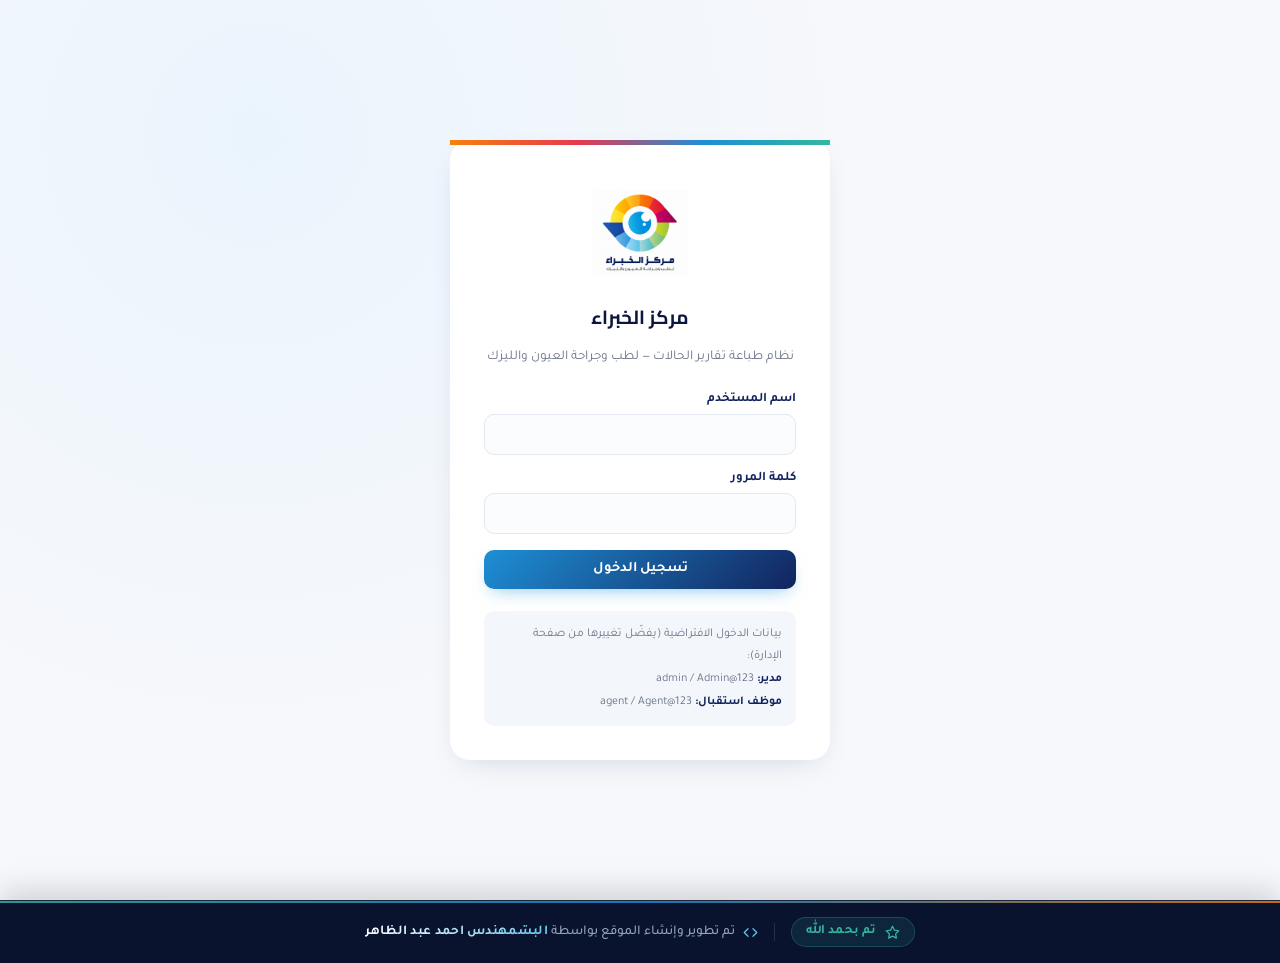
==== index.html @ b97d9a09 "Add files via upload" ====
<!DOCTYPE html>
<html lang="ar" dir="rtl">
<head>
<meta charset="UTF-8" />
<meta name="viewport" content="width=device-width, initial-scale=1.0" />
<title>تسجيل الدخول — مركز الخبراء</title>
<link rel="stylesheet" href="css/style.css" />
</head>
<body>

<div class="login-wrap">
  <div class="login-card">
    <img src="assets/logo.png" class="logo" alt="شعار المركز" />
    <h1>مركز الخبراء</h1>
    <p class="sub">نظام طباعة تقارير الحالات — لطب وجراحة العيون والليزك</p>

    <div class="error-msg" id="loginError">اسم المستخدم أو كلمة المرور غير صحيحة</div>

    <form id="loginForm">
      <div class="field">
        <label>اسم المستخدم</label>
        <input type="text" id="username" autocomplete="username" required />
      </div>
      <div class="field">
        <label>كلمة المرور</label>
        <input type="password" id="password" autocomplete="current-password" required />
      </div>
      <button type="submit" class="btn btn-primary btn-block">تسجيل الدخول</button>
    </form>

    <div class="hint-box">
      بيانات الدخول الافتراضية (يفضّل تغييرها من صفحة الإدارة):<br />
      <b>مدير:</b> admin / Admin@123<br />
      <b>موظف استقبال:</b> agent / Agent@123
    </div>
  </div>
</div>

<footer class="site-footer no-print-hidden-on-print">
  <div class="site-footer-inner">
    <div class="site-footer-badge">
      <svg class="footer-icon-svg" viewBox="0 0 24 24" fill="none" stroke="currentColor" stroke-width="2" stroke-linecap="round" stroke-linejoin="round">
        <path d="M12 2l3.09 6.26L22 9.27l-5 4.87 1.18 6.88L12 17.77l-6.18 3.25L7 14.14 2 9.27l6.91-1.01L12 2z"></path>
      </svg>
      <span>تم بحمد الله</span>
    </div>

    <div class="site-footer-divider"></div>

    <div class="site-footer-dev">
      <svg class="footer-icon-svg dev-icon" viewBox="0 0 24 24" fill="none" stroke="currentColor" stroke-width="2" stroke-linecap="round" stroke-linejoin="round">
        <polyline points="16 18 22 12 16 6"></polyline>
        <polyline points="8 6 2 12 8 18"></polyline>
      </svg>
      <span>تم تطوير وإنشاء الموقع بواسطة <strong class="dev-name">البشمهندس أحمد عبد الظاهر</strong></span>
    </div>
  </div>
</footer>

<script src="js/vendor/jquery.min.js"></script>
<script src="js/db.js"></script>
<script>
  // لو المستخدم مسجل دخوله بالفعل، حوّله مباشرة
  if (DB.Session.current()) {
    window.location.href = "print.html";
  }

  $("#loginForm").on("submit", function (e) {
    e.preventDefault();
    const username = $("#username").val().trim();
    const password = $("#password").val();
    const user = DB.Users.findByUsername(username);

    if (!user || user.password !== password) {
      $("#loginError").show();
      return;
    }
    $("#loginError").hide();
    DB.Session.login(user);
    window.location.href = "print.html";
  });
</script>
</body>
</html>
---- css/style.css ----
@import url("https://fonts.googleapis.com/css2?family=Cairo:wght@400;600;700;800&family=Tajawal:wght@400;500;700&display=swap");

:root {
  --navy: #12245e;
  --navy-deep: #0b1740;
  --blue: #1e8fd5;
  --blue-light: #63c4ee;
  --orange: #f5820c;
  --coral: #e8394f;
  --teal: #34b7a0;
  --paper: #f6f8fb;
  --card: #ffffff;
  --line: #e3e8f0;
  --text: #1b2340;
  --text-dim: #6b7488;
  --danger: #d23a4f;
  --radius: 14px;
  --shadow: 0 10px 30px -12px rgba(18, 36, 94, 0.18);
}

* {
  box-sizing: border-box;
}

html,
body {
  margin: 0;
  padding: 0;
}

body {
  font-family: "Tajawal", "Cairo", "Segoe UI", Tahoma, sans-serif;
  background: var(--paper);
  color: var(--text);
  direction: rtl;
  min-height: 100vh;
  display: flex;
  flex-direction: column;
}

h1,
h2,
h3,
h4 {
  font-family: "Cairo", "Tajawal", sans-serif;
  margin: 0 0 6px;
  color: var(--navy-deep);
}

a {
  color: inherit;
}

/* ---------------- Buttons ---------------- */
.btn {
  display: inline-flex;
  align-items: center;
  gap: 8px;
  border: none;
  border-radius: 10px;
  padding: 11px 20px;
  font-family: inherit;
  font-weight: 700;
  font-size: 14.5px;
  cursor: pointer;
  transition: transform 0.12s ease, box-shadow 0.12s ease, opacity 0.12s ease;
}

.btn:active {
  transform: translateY(1px) scale(0.99);
}

.btn-primary {
  background: linear-gradient(135deg, var(--blue) 0%, var(--navy) 100%);
  color: #fff;
  box-shadow: 0 8px 18px -8px rgba(30, 143, 213, 0.55);
}

.btn-primary:hover {
  opacity: 0.92;
}

.btn-outline {
  background: #fff;
  color: var(--navy);
  border: 1.5px solid var(--line);
}

.btn-outline:hover {
  border-color: var(--blue);
  color: var(--blue);
}

.btn-danger {
  background: #fdeef0;
  color: var(--danger);
}

.btn-danger:hover {
  background: #fadde1;
}

.btn-sm {
  padding: 7px 13px;
  font-size: 13px;
  border-radius: 8px;
}

.btn-block {
  width: 100%;
  justify-content: center;
}

/* ---------------- Login page ---------------- */
.login-wrap {
  min-height: 100vh;
  display: flex;
  align-items: center;
  justify-content: center;
  background: radial-gradient(circle at 20% 15%, #eaf4fd 0%, var(--paper) 45%),
    radial-gradient(circle at 85% 85%, #fff1e6 0%, transparent 45%);
  padding: 24px;
}

.login-card {
  width: 100%;
  max-width: 380px;
  background: var(--card);
  border-radius: 20px;
  box-shadow: var(--shadow);
  padding: 40px 34px 34px;
  text-align: center;
  border-top: 5px solid transparent;
  border-image: linear-gradient(90deg, var(--orange), var(--coral), var(--blue), var(--teal)) 1;
}

.login-card img.logo {
  width: 96px;
  height: 96px;
  object-fit: contain;
  margin-bottom: 10px;
}

.login-card h1 {
  font-size: 19px;
  margin-bottom: 2px;
}

.login-card p.sub {
  color: var(--text-dim);
  font-size: 13.5px;
  margin-bottom: 26px;
}

.field {
  text-align: right;
  margin-bottom: 16px;
}

.field label {
  display: block;
  font-size: 13px;
  font-weight: 700;
  color: var(--navy);
  margin-bottom: 6px;
}

.field input,
.field select,
.field textarea {
  width: 100%;
  padding: 11px 13px;
  border-radius: 10px;
  border: 1.5px solid var(--line);
  font-family: inherit;
  font-size: 14.5px;
  background: #fbfcfe;
  transition: border-color 0.12s;
}

.field input:focus,
.field select:focus,
.field textarea:focus {
  outline: none;
  border-color: var(--blue);
  background: #fff;
}

.error-msg {
  background: #fdeef0;
  color: var(--danger);
  border-radius: 8px;
  padding: 9px 12px;
  font-size: 13px;
  margin-bottom: 16px;
  display: none;
  text-align: right;
}

.hint-box {
  margin-top: 22px;
  background: #f3f7fc;
  border-radius: 10px;
  padding: 12px 14px;
  font-size: 12px;
  color: var(--text-dim);
  text-align: right;
  line-height: 1.9;
}

.hint-box b {
  color: var(--navy);
}

/* ---------------- App shell ---------------- */
.topbar {
  background: linear-gradient(90deg, var(--navy-deep), var(--navy));
  color: #fff;
  padding: 12px 26px;
  min-height: 60px;
  display: flex;
  align-items: center;
  justify-content: space-between;
  box-shadow: var(--shadow);
  position: sticky;
  top: 0;
  z-index: 20;
  flex-wrap: nowrap;
  gap: 16px;
}

.topbar-brand {
  display: flex;
  align-items: center;
  gap: 12px;
  flex: 1 1 auto;
  min-width: 0;
  overflow: hidden;
}

.topbar-brand img {
  width: 38px;
  height: 38px;
  object-fit: contain;
  background: #fff;
  border-radius: 8px;
  padding: 3px;
  flex-shrink: 0;
}

.topbar-clinic-name {
  font-family: "Cairo", sans-serif;
  font-weight: 700;
  font-size: 15px;
  white-space: nowrap;
  overflow: hidden;
  text-overflow: ellipsis;
  min-width: 0;
}

.topbar-nav {
  display: flex;
  align-items: center;
  gap: 4px;
  flex-shrink: 0;
}

.topbar-nav a {
  text-decoration: none;
  color: #cfe0f5;
  font-size: 13.5px;
  font-weight: 600;
  padding: 8px 14px;
  border-radius: 8px;
  white-space: nowrap;
}

.topbar-nav a.active,
.topbar-nav a:hover {
  background: rgba(255, 255, 255, 0.12);
  color: #fff;
}

.topbar-right {
  display: flex;
  align-items: center;
  gap: 10px;
  flex-shrink: 0;
}

.topbar-user-name {
  font-size: 13px;
  color: #cfe0f5;
  white-space: nowrap;
  max-width: 140px;
  overflow: hidden;
  text-overflow: ellipsis;
}

/* على الشاشات الصغيرة: تصغير padding الروابط */
@media (max-width: 900px) {
  .topbar {
    padding: 10px 14px;
    gap: 10px;
  }

  .topbar-nav a {
    padding: 6px 10px;
    font-size: 12.5px;
  }

  .topbar-user-name {
    display: none;
  }
}

@media (max-width: 600px) {
  .topbar-clinic-name {
    display: none;
  }
}

.container {
  max-width: 1180px;
  margin: 0 auto;
  padding: 28px 22px 60px;
}

.page-head {
  display: flex;
  align-items: flex-end;
  justify-content: space-between;
  margin-bottom: 20px;
  flex-wrap: wrap;
  gap: 12px;
}

.page-head p {
  color: var(--text-dim);
  font-size: 13.5px;
  margin: 4px 0 0;
}

.card {
  background: var(--card);
  border-radius: var(--radius);
  box-shadow: var(--shadow);
  padding: 22px;
  overflow: hidden;
  min-width: 0;
}

.grid-2 {
  display: grid;
  grid-template-columns: 1fr 1.4fr;
  gap: 22px;
  align-items: start;
}

@media (max-width: 960px) {
  .grid-2 {
    grid-template-columns: 1fr;
  }
}

/* ---------------- Tabs (admin) ---------------- */
.tabs {
  display: flex;
  gap: 6px;
  margin-bottom: 18px;
  border-bottom: 1.5px solid var(--line);
}

.tab-btn {
  border: none;
  background: none;
  padding: 11px 18px;
  font-family: inherit;
  font-weight: 700;
  font-size: 14px;
  color: var(--text-dim);
  cursor: pointer;
  border-bottom: 3px solid transparent;
  margin-bottom: -1.5px;
}

.tab-btn.active {
  color: var(--navy);
  border-color: var(--orange);
}

.tab-panel {
  display: none;
}

.tab-panel.active {
  display: block;
}

/* ---------------- Template / user lists ---------------- */
.list-item {
  display: flex;
  align-items: center;
  justify-content: space-between;
  gap: 10px;
  padding: 13px 15px;
  border: 1.5px solid var(--line);
  border-radius: 11px;
  margin-bottom: 10px;
  background: #fbfcfe;
}

.list-item:hover {
  border-color: #c9d8ec;
}

.list-item .li-main {
  min-width: 0;
}

.list-item .li-title {
  font-weight: 700;
  color: var(--navy);
  font-size: 14.5px;
}

.list-item .li-sub {
  font-size: 12.5px;
  color: var(--text-dim);
  margin-top: 2px;
}

.badge {
  display: inline-block;
  font-size: 11px;
  font-weight: 700;
  padding: 3px 9px;
  border-radius: 20px;
  background: #e8f1fc;
  color: var(--blue);
  margin-inline-start: 8px;
}

.badge.admin {
  background: #fdece2;
  color: var(--orange);
}

.li-actions {
  display: flex;
  gap: 6px;
  flex-shrink: 0;
}

.dropzone {
  border: 2px dashed #bcd0e8;
  border-radius: 12px;
  padding: 26px 14px;
  text-align: center;
  color: var(--text-dim);
  font-size: 13.5px;
  cursor: pointer;
  background: #f8fbff;
  display: block;
  width: 100%;
  box-sizing: border-box;
}

.dropzone:hover {
  border-color: var(--blue);
  color: var(--blue);
}

.dropzone input {
  display: none;
}

.toast {
  position: fixed;
  bottom: 26px;
  left: 50%;
  transform: translateX(-50%) translateY(20px);
  background: var(--navy-deep);
  color: #fff;
  padding: 12px 22px;
  border-radius: 10px;
  font-size: 13.5px;
  font-weight: 600;
  box-shadow: var(--shadow);
  opacity: 0;
  pointer-events: none;
  transition: all 0.25s ease;
  z-index: 100;
}

.toast.show {
  opacity: 1;
  transform: translateX(-50%) translateY(0);
}

.toast.err {
  background: var(--danger);
}

/* ---------------- Report / print page ---------------- */
.report-form .field small {
  color: var(--text-dim);
  font-size: 11.5px;
}

.field-placeholder-note {
  font-size: 12px;
  color: var(--text-dim);
  background: #f3f7fc;
  border-radius: 8px;
  padding: 9px 12px;
  margin-bottom: 16px;
}

.page-preview-wrap {
  background: #dfe6ef;
  border-radius: var(--radius);
  padding: 22px;
  display: flex;
  justify-content: center;
  overflow: auto;
  min-width: 0;
  max-height: 85vh;
  position: sticky;
  top: 76px;
}

.a4-page {
  width: 210mm;
  min-height: 297mm;
  background: #fff;
  box-shadow: 0 12px 34px -10px rgba(10, 20, 50, 0.35);
  position: relative;
  padding: 18mm 16mm;
  font-family: "Tajawal", sans-serif;
  color: #1b2340;
  overflow: hidden;
}

.a4-watermark {
  position: absolute;
  top: 50%;
  left: 50%;
  transform: translate(-50%, -50%);
  width: 60%;
  max-width: 420px;
  opacity: 0.09;
  pointer-events: none;
  z-index: 0;
}

.a4-content {
  position: relative;
  z-index: 1;
}

.a4-header {
  display: flex;
  align-items: center;
  gap: 14px;
  justify-content: space-between;
  border-bottom: 3px solid var(--navy);
  padding-bottom: 12px;
  margin-bottom: 22px;
}

.a4-header img {
  width: 56px;
  height: 56px;
  object-fit: contain;
  flex-shrink: 0;
}

.a4-header-clinic {
  flex: 1;
  text-align: right;
}

.a4-header-clinic .a4-clinic-name {
  font-family: "Cairo", sans-serif;
  font-weight: 800;
  font-size: 18px;
  color: var(--navy);
}

.a4-header-clinic .a4-clinic-sub {
  font-size: 11.5px;
  color: var(--text-dim);
}

.a4-header-doctor {
  display: flex;
  flex-direction: column;
  align-items: flex-start;
  gap: 3px;
  border-left: 2.5px solid var(--line);
  padding-left: 14px;
  min-width: 130px;
  flex-shrink: 0;
}

.a4-header-doctor[data-empty="true"] {
  display: none;
}

.a4-header-doctor-name {
  font-family: "Cairo", sans-serif;
  font-size: 14px;
  font-weight: 800;
  color: var(--navy);
}

.a4-header-doctor-title {
  font-size: 11px;
  color: var(--text-dim);
  font-weight: 500;
}

.a4-title {
  text-align: center;
  font-family: "Cairo", sans-serif;
  font-weight: 700;
  font-size: 16px;
  color: var(--navy);
  background: #eef4fb;
  border-radius: 8px;
  padding: 9px;
  margin-bottom: 20px;
}

.a4-body {
  font-size: 14px;
  line-height: 2.15;
}

.a4-body p {
  margin: 0 0 10px;
}

.a4-body strong {
  color: var(--navy);
}

.a4-footer {
  position: absolute;
  bottom: 10mm;
  left: 16mm;
  right: 16mm;
  border-top: 2px solid var(--navy);
  padding-top: 0;
}

.a4-footer-top {
  display: flex;
  justify-content: space-between;
  align-items: center;
  padding: 6px 0 5px;
  border-bottom: 1px solid var(--line);
}

.a4-footer-date {
  font-size: 10px;
  color: var(--text-dim);
  font-weight: 600;
  direction: rtl;
}

.a4-footer-badge {
  display: inline-flex;
  align-items: center;
  gap: 4px;
  font-size: 9.5px;
  font-weight: 700;
  color: #fff;
  background: linear-gradient(90deg, var(--navy) 0%, var(--blue) 100%);
  border-radius: 20px;
  padding: 3px 11px;
  letter-spacing: 0.3px;
}

.a4-footer-bottom {
  display: flex;
  align-items: flex-start;
  justify-content: space-between;
  padding-top: 6px;
  gap: 12px;
}

.a4-footer-clinic {
  font-family: "Cairo", sans-serif;
  font-size: 10px;
  font-weight: 700;
  color: var(--navy);
  letter-spacing: 0.2px;
  flex: 1;
}

.a4-doctor-sig {
  display: flex;
  flex-direction: column;
  align-items: flex-start;
  gap: 2px;
  min-width: 120px;
  border-right: 2px solid var(--line);
  padding-right: 10px;
}

.a4-doctor-name {
  font-family: "Cairo", sans-serif;
  font-size: 11px;
  font-weight: 800;
  color: var(--navy);
}

.a4-doctor-title {
  font-size: 9.5px;
  color: var(--text-dim);
  font-weight: 500;
}

/* إخفاء منطقة الطبيب إذا كانت فارغة */
.a4-doctor-sig:empty,
#doctorSig[data-empty="true"] {
  display: none;
}

/* ---------- Admin: footer-preview-box ---------- */
.footer-preview-box {
  background: #f3f7fc;
  border-radius: 10px;
  padding: 16px 18px;
  border: 1.5px dashed var(--line);
}

.footer-preview-line {
  display: flex;
  align-items: center;
  gap: 10px;
  padding: 7px 0;
  border-bottom: 1px solid var(--line);
}

.footer-preview-line:last-child {
  border-bottom: none;
}

.footer-preview-label {
  font-size: 12.5px;
  font-weight: 700;
  color: var(--navy);
  min-width: 90px;
  flex-shrink: 0;
}

.footer-preview-value {
  font-size: 13px;
  color: var(--text);
}

.empty-fields-note {
  color: var(--text-dim);
  font-size: 13px;
  padding: 18px;
  text-align: center;
}

/* ---------------- Modal ---------------- */
.modal-backdrop {
  position: fixed;
  inset: 0;
  background: rgba(10, 20, 45, 0.5);
  display: none;
  align-items: center;
  justify-content: center;
  z-index: 50;
  padding: 20px;
}

.modal-backdrop.show {
  display: flex;
}

.modal-box {
  background: #fff;
  border-radius: 16px;
  width: 100%;
  max-width: 480px;
  padding: 24px;
  box-shadow: var(--shadow);
  max-height: 88vh;
  overflow-y: auto;
}

.modal-box h3 {
  font-size: 16px;
  margin-bottom: 16px;
}

.modal-actions {
  display: flex;
  justify-content: flex-end;
  gap: 8px;
  margin-top: 18px;
}

.dyn-field-row {
  display: flex;
  gap: 8px;
  margin-bottom: 8px;
}

.dyn-field-row input {
  flex: 1;
}

/* ---------------- Premium Site Footer ---------------- */
.site-footer {
  background: #09132e;
  border-top: 1px solid rgba(255, 255, 255, 0.08);
  position: relative;
  z-index: 10;
  margin-top: auto;
  padding: 16px 24px;
  box-shadow: 0 -10px 30px rgba(0, 0, 0, 0.15);
}

.site-footer::before {
  content: "";
  position: absolute;
  top: 0;
  left: 0;
  right: 0;
  height: 2px;
  background: linear-gradient(90deg, var(--teal) 0%, var(--blue) 50%, var(--orange) 100%);
  opacity: 0.8;
}

.site-footer-inner {
  max-width: 1180px;
  margin: 0 auto;
  display: flex;
  align-items: center;
  justify-content: center;
  gap: 16px;
  flex-wrap: wrap;
}

.site-footer-badge {
  display: inline-flex;
  align-items: center;
  gap: 8px;
  background: rgba(52, 183, 160, 0.12);
  color: #34b7a0;
  border: 1px solid rgba(52, 183, 160, 0.25);
  padding: 6px 14px;
  border-radius: 30px;
  font-size: 13px;
  font-weight: 700;
  letter-spacing: 0.2px;
}

.footer-icon-svg {
  width: 15px;
  height: 15px;
  flex-shrink: 0;
}

.site-footer-divider {
  width: 1px;
  height: 18px;
  background: rgba(255, 255, 255, 0.12);
}

.site-footer-dev {
  display: inline-flex;
  align-items: center;
  gap: 8px;
  color: #94a3b8;
  font-size: 13.5px;
  font-weight: 500;
}

.dev-icon {
  color: var(--blue-light);
}

.dev-name {
  color: #ffffff;
  font-weight: 700;
  letter-spacing: 0.3px;
  background: linear-gradient(135deg, #ffffff 0%, #63c4ee 100%);
  -webkit-background-clip: text;
  -webkit-text-fill-color: transparent;
}

@media (max-width: 640px) {
  .site-footer-divider {
    display: none;
  }
  .site-footer-inner {
    flex-direction: column;
    gap: 10px;
  }
}

/* ---------------- Print media ---------------- */
@media print {
  body {
    background: #fff !important;
  }

  .no-print-hidden-on-print {
    display: none !important;
  }

  .container {
    padding: 0 !important;
    margin: 0 !important;
    max-width: none !important;
  }

  .grid-2 {
    display: block !important;
  }

  .page-preview-wrap {
    background: none !important;
    padding: 0 !important;
    overflow: visible !important;
    max-height: none !important;
    position: static !important;
  }

  .a4-page {
    position: absolute !important;
    top: 0 !important;
    left: 0 !important;
    width: 210mm !important;
    min-height: 297mm !important;
    margin: 0 !important;
    box-shadow: none !important;
    border: none !important;
    visibility: visible !important;
  }

  .a4-page * {
    visibility: visible !important;
  }

  @page {
    size: A4;
    margin: 0;
  }
}
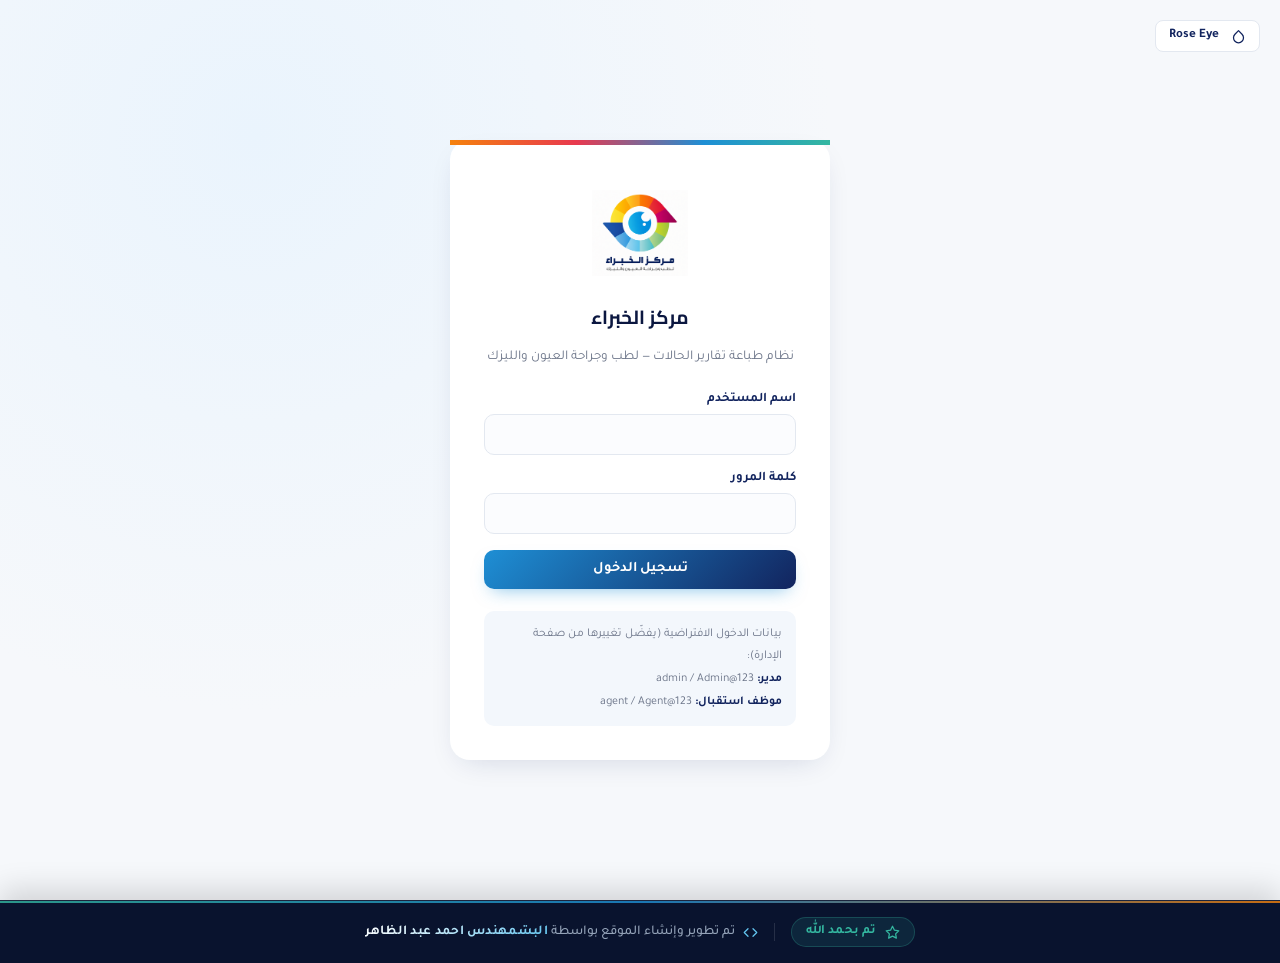
==== commit 4c4493d1: "Add files via upload" ====
--- a/index.html
+++ b/index.html
@@ -1,84 +1,96 @@
 <!DOCTYPE html>
 <html lang="ar" dir="rtl">
+
 <head>
-<meta charset="UTF-8" />
-<meta name="viewport" content="width=device-width, initial-scale=1.0" />
-<title>تسجيل الدخول — مركز الخبراء</title>
-<link rel="stylesheet" href="css/style.css" />
+  <meta charset="UTF-8" />
+  <meta name="viewport" content="width=device-width, initial-scale=1.0" />
+  <title>تسجيل الدخول — مركز الخبراء</title>
+  <link rel="stylesheet" href="css/style.css" />
+  <script src="js/vendor/jquery.min.js"></script>
+  <script src="js/theme.js"></script>
 </head>
+
 <body>
 
-<div class="login-wrap">
-  <div class="login-card">
-    <img src="assets/logo.png" class="logo" alt="شعار المركز" />
-    <h1>مركز الخبراء</h1>
-    <p class="sub">نظام طباعة تقارير الحالات — لطب وجراحة العيون والليزك</p>
+  <div class="login-wrap">
+    <div style="position:absolute; top:20px; right:20px; z-index:10;">
+      <button class="btn btn-outline btn-sm btn-theme-toggle">🎨 Rose Eye</button>
+    </div>
+    <div class="login-card">
+      <img src="assets/logo.png" class="logo" alt="شعار المركز" />
+      <h1>مركز الخبراء</h1>
+      <p class="sub">نظام طباعة تقارير الحالات — لطب وجراحة العيون والليزك</p>
 
-    <div class="error-msg" id="loginError">اسم المستخدم أو كلمة المرور غير صحيحة</div>
+      <div class="error-msg" id="loginError">اسم المستخدم أو كلمة المرور غير صحيحة</div>
 
-    <form id="loginForm">
-      <div class="field">
-        <label>اسم المستخدم</label>
-        <input type="text" id="username" autocomplete="username" required />
+      <form id="loginForm">
+        <div class="field">
+          <label>اسم المستخدم</label>
+          <input type="text" id="username" autocomplete="username" required />
+        </div>
+        <div class="field">
+          <label>كلمة المرور</label>
+          <input type="password" id="password" autocomplete="current-password" required />
+        </div>
+        <button type="submit" class="btn btn-primary btn-block">تسجيل الدخول</button>
+      </form>
+
+      <div class="hint-box">
+        بيانات الدخول الافتراضية (يفضّل تغييرها من صفحة الإدارة):<br />
+        <b>مدير:</b> admin / Admin@123<br />
+        <b>موظف استقبال:</b> agent / Agent@123
       </div>
-      <div class="field">
-        <label>كلمة المرور</label>
-        <input type="password" id="password" autocomplete="current-password" required />
-      </div>
-      <button type="submit" class="btn btn-primary btn-block">تسجيل الدخول</button>
-    </form>
-
-    <div class="hint-box">
-      بيانات الدخول الافتراضية (يفضّل تغييرها من صفحة الإدارة):<br />
-      <b>مدير:</b> admin / Admin@123<br />
-      <b>موظف استقبال:</b> agent / Agent@123
     </div>
   </div>
-</div>
 
-<footer class="site-footer no-print-hidden-on-print">
-  <div class="site-footer-inner">
-    <div class="site-footer-badge">
-      <svg class="footer-icon-svg" viewBox="0 0 24 24" fill="none" stroke="currentColor" stroke-width="2" stroke-linecap="round" stroke-linejoin="round">
-        <path d="M12 2l3.09 6.26L22 9.27l-5 4.87 1.18 6.88L12 17.77l-6.18 3.25L7 14.14 2 9.27l6.91-1.01L12 2z"></path>
-      </svg>
-      <span>تم بحمد الله</span>
+  <footer class="site-footer no-print-hidden-on-print">
+    <div class="site-footer-inner">
+      <div class="site-footer-badge">
+        <svg class="footer-icon-svg" viewBox="0 0 24 24" fill="none" stroke="currentColor" stroke-width="2"
+          stroke-linecap="round" stroke-linejoin="round">
+          <path d="M12 2l3.09 6.26L22 9.27l-5 4.87 1.18 6.88L12 17.77l-6.18 3.25L7 14.14 2 9.27l6.91-1.01L12 2z"></path>
+        </svg>
+        <span>تم بحمد الله</span>
+      </div>
+
+      <div class="site-footer-divider"></div>
+
+      <div class="site-footer-dev">
+        <svg class="footer-icon-svg dev-icon" viewBox="0 0 24 24" fill="none" stroke="currentColor" stroke-width="2"
+          stroke-linecap="round" stroke-linejoin="round">
+          <polyline points="16 18 22 12 16 6"></polyline>
+          <polyline points="8 6 2 12 8 18"></polyline>
+        </svg>
+        <span>تم تطوير وإنشاء الموقع بواسطة <strong class="dev-name">البشمهندس أحمد عبد الظاهر</strong></span>
+      </div>
     </div>
+  </footer>
 
-    <div class="site-footer-divider"></div>
+  <script src="js/vendor/jquery.min.js"></script>
+  <script src="js/access_control.js"></script>
+  <script src="js/db.js"></script>
+  <script src="js/visitor.js"></script>
+  <script>
+    // لو المستخدم مسجل دخوله بالفعل، حوّله مباشرة
+    if (DB.Session.current()) {
+      window.location.href = "print.html";
+    }
 
-    <div class="site-footer-dev">
-      <svg class="footer-icon-svg dev-icon" viewBox="0 0 24 24" fill="none" stroke="currentColor" stroke-width="2" stroke-linecap="round" stroke-linejoin="round">
-        <polyline points="16 18 22 12 16 6"></polyline>
-        <polyline points="8 6 2 12 8 18"></polyline>
-      </svg>
-      <span>تم تطوير وإنشاء الموقع بواسطة <strong class="dev-name">البشمهندس أحمد عبد الظاهر</strong></span>
-    </div>
-  </div>
-</footer>
+    $("#loginForm").on("submit", function (e) {
+      e.preventDefault();
+      const username = $("#username").val().trim();
+      const password = $("#password").val();
+      const user = DB.Users.findByUsername(username);
 
-<script src="js/vendor/jquery.min.js"></script>
-<script src="js/db.js"></script>
-<script>
-  // لو المستخدم مسجل دخوله بالفعل، حوّله مباشرة
-  if (DB.Session.current()) {
-    window.location.href = "print.html";
-  }
+      if (!user || user.password !== password) {
+        $("#loginError").show();
+        return;
+      }
+      $("#loginError").hide();
+      DB.Session.login(user);
+      window.location.href = "print.html";
+    });
+  </script>
+</body>
 
-  $("#loginForm").on("submit", function (e) {
-    e.preventDefault();
-    const username = $("#username").val().trim();
-    const password = $("#password").val();
-    const user = DB.Users.findByUsername(username);
-
-    if (!user || user.password !== password) {
-      $("#loginError").show();
-      return;
-    }
-    $("#loginError").hide();
-    DB.Session.login(user);
-    window.location.href = "print.html";
-  });
-</script>
-</body>
-</html>
+</html>
--- a/css/style.css
+++ b/css/style.css
@@ -18,6 +18,167 @@
   --shadow: 0 10px 30px -12px rgba(18, 36, 94, 0.18);
 }
 
+/* ============================================================
+   Rose Chic Theme — Rose Eye الناعم (Soft Rose Card & Dark Wine Text)
+   ============================================================ */
+[data-theme="pink"] {
+  --navy: #be185d;
+  --navy-deep: #831843;
+  --blue: #ec4899;
+  --blue-light: #f472b6;
+  --orange: #f43f5e;
+  --coral: #e11d48;
+  --teal: #10b981;
+  --paper: #fff0f5;
+  --card: #fdeef0;
+  --line: #fbcfe8;
+  --text: #4c0519;
+  --text-dim: #831843;
+  --danger: #e11d48;
+  --shadow: 0 10px 30px -10px rgba(219, 39, 119, 0.18);
+}
+
+/* خلفية الكروت والمربعات باللون الوردي الناعم (مثل لون زر حذف #fdeef0) */
+[data-theme="pink"] .card,
+[data-theme="pink"] .login-card,
+[data-theme="pink"] .modal-box {
+  background: #fdeef0 !important;
+  color: #4c0519 !important;
+  border: 1.5px solid #fbcfe8 !important;
+  box-shadow: 0 10px 30px -10px rgba(219, 39, 119, 0.2) !important;
+}
+
+/* حاوية معاينة صفحة A4 بالفريم الوردي الجذاب */
+[data-theme="pink"] .page-preview-wrap {
+  background: #fbcfe8 !important;
+  border: 1.5px solid #f472b6 !important;
+}
+
+/* خلفية شريط العنوان (Topbar) باللون الوردي الناعم الناصع */
+[data-theme="pink"] .topbar {
+  background: linear-gradient(90deg, #fbcfe8, #fdeef0) !important;
+  color: #4c0519 !important;
+  border-bottom: 1.5px solid #f472b6 !important;
+}
+
+[data-theme="pink"] .topbar-clinic-name,
+[data-theme="pink"] .topbar-user-name,
+[data-theme="pink"] .topbar-nav a {
+  color: #4c0519 !important;
+}
+
+[data-theme="pink"] .topbar-nav a.active {
+  background: #be185d !important;
+  color: #ffffff !important;
+  border-radius: 8px;
+}
+
+/* العناوين والنصوص باللون العنابي الغامق القوي الواضح جداً بدلاً من الأبيض */
+[data-theme="pink"] .card h1,
+[data-theme="pink"] .card h2,
+[data-theme="pink"] .card h3,
+[data-theme="pink"] .card h4,
+[data-theme="pink"] .login-card h1,
+[data-theme="pink"] .modal-box h3,
+[data-theme="pink"] .field label,
+[data-theme="pink"] .page-head h2,
+[data-theme="pink"] .settings-section-title {
+  color: #4c0519 !important;
+}
+
+[data-theme="pink"] .card p,
+[data-theme="pink"] .card small,
+[data-theme="pink"] .login-card p.sub,
+[data-theme="pink"] .page-head p,
+[data-theme="pink"] .field-placeholder-note {
+  color: #831843 !important;
+}
+
+/* مدخلات النصوص بيضاء ناصعة مع نص عنابي غامق واضح */
+[data-theme="pink"] .field input,
+[data-theme="pink"] .field select,
+[data-theme="pink"] .field textarea {
+  background: #ffffff !important;
+  color: #4c0519 !important;
+  border: 1.5px solid #f472b6 !important;
+  font-weight: 600;
+}
+
+[data-theme="pink"] .field input:focus,
+[data-theme="pink"] .field select:focus,
+[data-theme="pink"] .field textarea:focus {
+  border-color: #be185d !important;
+  box-shadow: 0 0 0 3px rgba(236, 72, 153, 0.25) !important;
+}
+
+/* القوائم والعناصر داخل لوحة الإدارة */
+[data-theme="pink"] .list-item {
+  background: #ffffff !important;
+  border-color: #fbcfe8 !important;
+  color: #4c0519 !important;
+}
+
+[data-theme="pink"] .list-item .li-title {
+  color: #4c0519 !important;
+}
+
+[data-theme="pink"] .list-item .li-sub {
+  color: #831843 !important;
+}
+
+/* الأزرار الرئيسية باللون الوردي الصريح والنص الأبيض */
+[data-theme="pink"] .btn-primary {
+  background: linear-gradient(135deg, #ec4899 0%, #be185d 100%) !important;
+  color: #ffffff !important;
+  font-weight: 800 !important;
+  box-shadow: 0 8px 20px rgba(219, 39, 119, 0.35) !important;
+}
+
+[data-theme="pink"] .btn-primary:hover {
+  opacity: 0.92 !important;
+  transform: translateY(-1px);
+}
+
+[data-theme="pink"] .btn-outline {
+  background: #ffffff !important;
+  color: #be185d !important;
+  border-color: #f472b6 !important;
+}
+
+[data-theme="pink"] .btn-outline:hover {
+  background: #fdeef0 !important;
+  border-color: #be185d !important;
+}
+
+/* خيارات إعدادات الطباعة (Checkboxes) */
+[data-theme="pink"] .print-option-check {
+  background: #ffffff !important;
+  border-color: #f472b6 !important;
+}
+
+[data-theme="pink"] .print-option-check:hover,
+[data-theme="pink"] .print-option-check:has(input:checked) {
+  background: #ffe4e6 !important;
+  border-color: #be185d !important;
+}
+
+[data-theme="pink"] .check-label strong {
+  color: #4c0519 !important;
+}
+
+[data-theme="pink"] .check-label small {
+  color: #831843 !important;
+}
+
+[data-theme="pink"] .tab-btn {
+  color: #831843 !important;
+}
+
+[data-theme="pink"] .tab-btn.active {
+  color: #be185d !important;
+  border-bottom-color: #be185d !important;
+}
+
 * {
   box-sizing: border-box;
 }
@@ -26,6 +187,9 @@
 body {
   margin: 0;
   padding: 0;
+  background-color: var(--paper);
+  color: var(--text);
+  transition: background-color 0.3s ease, color 0.3s ease;
 }
 
 body {
@@ -186,6 +350,25 @@
   background: #fff;
 }
 
+/* حقل التاريخ — كليندر */
+.field input[type="date"] {
+  cursor: pointer;
+  direction: ltr;
+  /* الكليندر يعمل أفضل بـ LTR داخليًا */
+  text-align: right;
+  /* النص يبقى على اليمين */
+  color-scheme: light;
+}
+
+.field input[type="date"]::-webkit-calendar-picker-indicator {
+  opacity: 0.7;
+  cursor: pointer;
+  filter: invert(30%) sepia(100%) saturate(400%) hue-rotate(200deg);
+  margin-left: 0;
+  margin-right: auto;
+}
+
+
 .error-msg {
   background: #fdeef0;
   color: var(--danger);
@@ -323,7 +506,7 @@
 .container {
   max-width: 1180px;
   margin: 0 auto;
-  padding: 28px 22px 60px;
+  /* padding: 28px 22px 60px; */
 }
 
 .page-head {
@@ -902,6 +1085,7 @@
   .site-footer-divider {
     display: none;
   }
+
   .site-footer-inner {
     flex-direction: column;
     gap: 10px;
@@ -956,4 +1140,166 @@
     size: A4;
     margin: 0;
   }
+
+  /* hide/show elements based on print settings */
+  .hide-on-print {
+    display: none !important;
+  }
+}
+
+.hidden-always {
+  display: none !important;
+}
+
+.print-option-hidden {
+  display: none !important;
+}
+
+/* ============================================================
+   Required field validation error feedback
+   ============================================================ */
+.field-invalid {
+  border-color: var(--danger) !important;
+  box-shadow: 0 0 0 3.5px rgba(210, 58, 79, 0.22) !important;
+  animation: shake 0.3s ease-in-out;
+}
+
+@keyframes shake {
+
+  0%,
+  100% {
+    transform: translateX(0);
+  }
+
+  25% {
+    transform: translateX(-5px);
+  }
+
+  75% {
+    transform: translateX(5px);
+  }
+}
+
+/* ============================================================
+   Print Options Checkboxes — إعدادات الطباعة
+   ============================================================ */
+.settings-section-title {
+  font-size: 13px;
+  font-weight: 700;
+  color: var(--navy);
+  margin: 20px 0 6px;
+  padding-bottom: 8px;
+  border-bottom: 2px solid var(--line);
+  letter-spacing: 0.02em;
+}
+
+.print-options-grid {
+  display: grid;
+  grid-template-columns: 1fr 1fr;
+  gap: 10px;
+  margin-top: 4px;
+}
+
+.print-option-check {
+  display: flex;
+  align-items: flex-start;
+  gap: 10px;
+  cursor: pointer;
+  padding: 11px 12px;
+  border-radius: 10px;
+  border: 1.5px solid var(--line);
+  background: var(--paper);
+  transition: border-color 0.18s, background 0.18s, box-shadow 0.18s;
+  user-select: none;
+}
+
+.print-option-check:hover {
+  border-color: var(--blue);
+  background: #eaf5fd;
+  box-shadow: 0 2px 8px rgba(30, 143, 213, 0.10);
+}
+
+/* hide native checkbox */
+.print-option-check input[type="checkbox"] {
+  position: absolute;
+  opacity: 0;
+  width: 0;
+  height: 0;
+}
+
+/* custom SVG checkbox box */
+.check-box-ui {
+  flex-shrink: 0;
+  width: 22px;
+  height: 22px;
+  border-radius: 6px;
+  border: 2px solid var(--line);
+  background: #fff;
+  display: flex;
+  align-items: center;
+  justify-content: center;
+  transition: border-color 0.18s, background 0.18s;
+  margin-top: 1px;
+  position: relative;
+}
+
+/* SVG checkmark – hidden by default */
+.check-box-ui::after {
+  content: "";
+  display: block;
+  width: 13px;
+  height: 10px;
+  background-image: url("data:image/svg+xml,%3Csvg xmlns='http://www.w3.org/2000/svg' viewBox='0 0 13 10' fill='none'%3E%3Cpath d='M1.5 5L5 8.5L11.5 1.5' stroke='white' stroke-width='2.2' stroke-linecap='round' stroke-linejoin='round'/%3E%3C/svg%3E");
+  background-size: contain;
+  background-repeat: no-repeat;
+  background-position: center;
+  opacity: 0;
+  transform: scale(0.6);
+  transition: opacity 0.15s, transform 0.15s;
+}
+
+/* checked state */
+.print-option-check input[type="checkbox"]:checked~.check-box-ui {
+  border-color: var(--blue);
+  background: var(--blue);
+}
+
+.print-option-check input[type="checkbox"]:checked~.check-box-ui::after {
+  opacity: 1;
+  transform: scale(1);
+}
+
+.print-option-check input[type="checkbox"]:checked~.check-label strong {
+  color: var(--blue);
+}
+
+.print-option-check input[type="checkbox"]:checked+.check-box-ui {
+  border-color: var(--blue);
+  background: var(--blue);
+}
+
+.check-label {
+  display: flex;
+  flex-direction: column;
+  gap: 2px;
+  line-height: 1.3;
+}
+
+.check-label strong {
+  font-size: 13px;
+  color: var(--text);
+  font-weight: 700;
+  transition: color 0.18s;
+}
+
+.check-label small {
+  font-size: 11px;
+  color: var(--text-dim);
+  font-weight: 400;
+}
+
+/* checked card highlight */
+.print-option-check:has(input:checked) {
+  border-color: var(--blue);
+  background: #eaf5fd;
 }
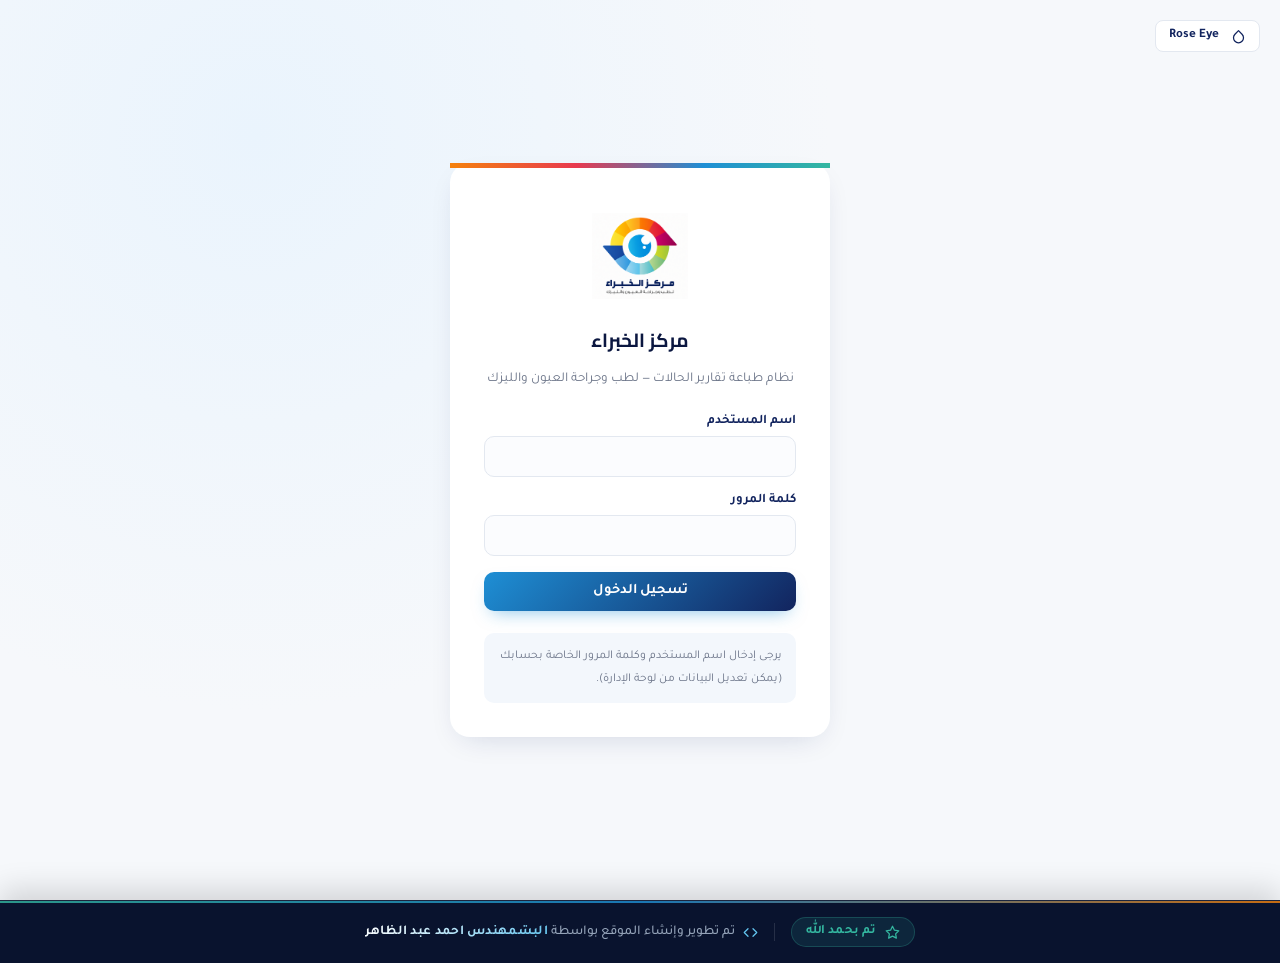
==== commit 4f4de195: "Add files via upload" ====
--- a/index.html
+++ b/index.html
@@ -36,9 +36,7 @@
       </form>
 
       <div class="hint-box">
-        بيانات الدخول الافتراضية (يفضّل تغييرها من صفحة الإدارة):<br />
-        <b>مدير:</b> admin / Admin@123<br />
-        <b>موظف استقبال:</b> agent / Agent@123
+        يرجى إدخال اسم المستخدم وكلمة المرور الخاصة بحسابك (يمكن تعديل البيانات من لوحة الإدارة).
       </div>
     </div>
   </div>
@@ -71,19 +69,38 @@
   <script src="js/db.js"></script>
   <script src="js/visitor.js"></script>
   <script>
-    // لو المستخدم مسجل دخوله بالفعل، حوّله مباشرة
-    if (DB.Session.current()) {
-      window.location.href = "print.html";
-    }
+    $(async function () {
+      // إظهار رسالة التنبيه إن وجدت في الرابط
+      const urlParams = new URLSearchParams(window.location.search);
+      const reason = urlParams.get("reason");
+      if (reason === "pwd_changed") {
+        $("#loginError").text("🔒 تم تغيير كلمة المرور أو تحديث بيانات الحساب. يرجى إدخال كلمة المرور الجديدة.").show();
+      } else if (reason === "expired") {
+        $("#loginError").text("⚠️ انتهت صلاحية الجلسة أو تم تعديل الحساب. يرجى تسجيل الدخول مجدداً.").show();
+      }
 
-    $("#loginForm").on("submit", function (e) {
+      // مزامنة أحدث بيانات المستخدمين من data/users.json
+      await DB.init();
+
+      // لو المستخدم مسجل دخوله والجلسة صالحة بكلمة المرور الحالية، حوّله مباشرة
+      if (DB.Session.isValid()) {
+        window.location.href = "print.html";
+      } else if (DB.Session.current()) {
+        // جلسة غير صالحة (تم تغيير كلمة المرور في users.json) -> تنظيف التخزين المحلّي
+        DB.Session.logout();
+      }
+    });
+
+    $("#loginForm").on("submit", async function (e) {
       e.preventDefault();
+      await DB.init();
+      
       const username = $("#username").val().trim();
       const password = $("#password").val();
       const user = DB.Users.findByUsername(username);
 
       if (!user || user.password !== password) {
-        $("#loginError").show();
+        $("#loginError").text("اسم المستخدم أو كلمة المرور غير صحيحة").show();
         return;
       }
       $("#loginError").hide();
--- a/css/style.css
+++ b/css/style.css
@@ -54,24 +54,73 @@
   border: 1.5px solid #f472b6 !important;
 }
 
-/* خلفية شريط العنوان (Topbar) باللون الوردي الناعم الناصع */
+/* نافبار الثيم الوردي — خلفية داكنة وردية احترافية */
 [data-theme="pink"] .topbar {
-  background: linear-gradient(90deg, #fbcfe8, #fdeef0) !important;
-  color: #4c0519 !important;
-  border-bottom: 1.5px solid #f472b6 !important;
-}
-
-[data-theme="pink"] .topbar-clinic-name,
-[data-theme="pink"] .topbar-user-name,
+  background: linear-gradient(105deg, #6d1034 0%, #be185d 60%, #db2777 100%) !important;
+  border-bottom-color: rgba(244, 114, 182, 0.25) !important;
+  box-shadow: 0 4px 24px -4px rgba(190, 24, 93, 0.5) !important;
+}
+
+/* الخط السفلي ملون وردي */
+[data-theme="pink"] .topbar::after {
+  background: linear-gradient(90deg, #f9a8d4, #ec4899, #f97316) !important;
+}
+
+/* نصوص بيضاء على خلفية داكنة */
+[data-theme="pink"] .topbar-clinic-name {
+  background: linear-gradient(135deg, #fff 40%, #fbcfe8 100%) !important;
+  -webkit-background-clip: text !important;
+  background-clip: text !important;
+  -webkit-text-fill-color: transparent !important;
+}
+
+[data-theme="pink"] .topbar-user-name {
+  color: rgba(255,255,255,0.8) !important;
+  background: rgba(255,255,255,0.12) !important;
+  border-color: rgba(255,255,255,0.2) !important;
+}
+
 [data-theme="pink"] .topbar-nav a {
-  color: #4c0519 !important;
+  color: rgba(255,255,255,0.75) !important;
+}
+
+[data-theme="pink"] .topbar-nav a:hover {
+  color: #fff !important;
 }
 
 [data-theme="pink"] .topbar-nav a.active {
-  background: #be185d !important;
-  color: #ffffff !important;
-  border-radius: 8px;
-}
+  background: rgba(255,255,255,0.18) !important;
+  color: #fff !important;
+  box-shadow: inset 0 0 0 1.5px rgba(255,255,255,0.25) !important;
+}
+
+[data-theme="pink"] .topbar-nav a.active::after {
+  background: #fda4af !important;
+  box-shadow: 0 0 8px rgba(253,164,175,0.7) !important;
+}
+
+/* أزرار outline على النافبار */
+[data-theme="pink"] .topbar .btn-outline {
+  background: rgba(255,255,255,0.12) !important;
+  color: #fff !important;
+  border-color: rgba(255,255,255,0.25) !important;
+}
+
+[data-theme="pink"] .topbar .btn-outline:hover {
+  background: rgba(255,255,255,0.22) !important;
+  border-color: rgba(255,255,255,0.4) !important;
+}
+
+/* زر الهامبرغر في الثيم الوردي */
+[data-theme="pink"] .nav-hamburger {
+  background: rgba(255,255,255,0.12) !important;
+  border-color: rgba(255,255,255,0.25) !important;
+}
+
+[data-theme="pink"] .nav-hamburger:hover {
+  background: rgba(255,255,255,0.22) !important;
+}
+
 
 /* العناوين والنصوص باللون العنابي الغامق القوي الواضح جداً بدلاً من الأبيض */
 [data-theme="pink"] .card h1,
@@ -395,112 +444,473 @@
   color: var(--navy);
 }
 
-/* ---------------- App shell ---------------- */
+/* ============================================================
+   App shell — Professional Responsive Navbar
+   ============================================================ */
 .topbar {
-  background: linear-gradient(90deg, var(--navy-deep), var(--navy));
+  background: linear-gradient(105deg, var(--navy-deep) 0%, var(--navy) 60%, #1a3a7a 100%);
   color: #fff;
-  padding: 12px 26px;
-  min-height: 60px;
+  padding: 0 28px;
+  height: 66px;
   display: flex;
   align-items: center;
   justify-content: space-between;
-  box-shadow: var(--shadow);
+  box-shadow: 0 4px 24px -4px rgba(11, 23, 64, 0.55);
   position: sticky;
   top: 0;
-  z-index: 20;
-  flex-wrap: nowrap;
+  z-index: 100;
   gap: 16px;
-}
-
+  border-bottom: 1px solid rgba(255,255,255,0.08);
+}
+
+/* Animated top accent line */
+.topbar::after {
+  content: "";
+  position: absolute;
+  bottom: 0;
+  left: 0;
+  right: 0;
+  height: 2px;
+  background: linear-gradient(90deg, var(--teal), var(--blue-light), var(--orange));
+  opacity: 0.7;
+}
+
+/* ── Brand ── */
 .topbar-brand {
   display: flex;
   align-items: center;
-  gap: 12px;
-  flex: 1 1 auto;
-  min-width: 0;
+  gap: 11px;
+  flex-shrink: 0;
+  text-decoration: none;
+  color: inherit;
+}
+
+.topbar-brand img {
+  width: 40px;
+  height: 40px;
+  object-fit: contain;
+  background: rgba(255,255,255,0.15);
+  border-radius: 10px;
+  padding: 4px;
+  flex-shrink: 0;
+  border: 1.5px solid rgba(255,255,255,0.2);
+  transition: transform 0.25s ease, box-shadow 0.25s ease;
+}
+
+.topbar-brand:hover img {
+  transform: scale(1.08) rotate(-3deg);
+  box-shadow: 0 4px 16px rgba(99,196,238,0.35);
+}
+
+.topbar-clinic-name {
+  font-family: "Cairo", sans-serif;
+  font-weight: 800;
+  font-size: 15.5px;
+  white-space: nowrap;
+  letter-spacing: 0.2px;
+  background: linear-gradient(135deg, #fff 40%, #a8d8f7 100%);
+  -webkit-background-clip: text;
+  -webkit-text-fill-color: transparent;
+  background-clip: text;
+}
+
+/* ── Desktop Nav Links ── */
+.topbar-nav {
+  display: flex;
+  align-items: center;
+  gap: 4px;
+  flex: 1;
+  justify-content: center;
+}
+
+.topbar-nav a {
+  position: relative;
+  text-decoration: none;
+  color: rgba(255,255,255,0.7);
+  font-size: 13.5px;
+  font-weight: 600;
+  padding: 8px 18px;
+  border-radius: 10px;
+  white-space: nowrap;
+  transition: color 0.2s ease, background 0.2s ease;
   overflow: hidden;
 }
 
-.topbar-brand img {
-  width: 38px;
-  height: 38px;
+.topbar-nav a::before {
+  content: "";
+  position: absolute;
+  inset: 0;
+  background: rgba(255,255,255,0.08);
+  border-radius: 10px;
+  opacity: 0;
+  transform: scale(0.85);
+  transition: opacity 0.22s ease, transform 0.22s ease;
+}
+
+.topbar-nav a:hover {
+  color: #fff;
+}
+
+.topbar-nav a:hover::before {
+  opacity: 1;
+  transform: scale(1);
+}
+
+.topbar-nav a.active {
+  color: #fff;
+  background: rgba(255,255,255,0.14);
+  box-shadow: inset 0 0 0 1.5px rgba(255,255,255,0.18);
+}
+
+/* glowing underline on active */
+.topbar-nav a.active::after {
+  content: "";
+  position: absolute;
+  bottom: 5px;
+  left: 50%;
+  transform: translateX(-50%);
+  width: 24px;
+  height: 3px;
+  background: var(--orange);
+  border-radius: 3px;
+  box-shadow: 0 0 8px rgba(245,130,12,0.7);
+}
+
+/* ── Right zone ── */
+.topbar-right {
+  display: flex;
+  align-items: center;
+  gap: 8px;
+  flex-shrink: 0;
+}
+
+.topbar-user-name {
+  font-size: 12.5px;
+  color: rgba(255,255,255,0.65);
+  white-space: nowrap;
+  max-width: 130px;
+  overflow: hidden;
+  text-overflow: ellipsis;
+  background: rgba(255,255,255,0.08);
+  padding: 5px 11px;
+  border-radius: 20px;
+  border: 1px solid rgba(255,255,255,0.12);
+}
+
+/* ── Hamburger Button (mobile only) ── */
+.nav-hamburger {
+  display: none;
+  flex-direction: column;
+  justify-content: center;
+  align-items: center;
+  gap: 5px;
+  width: 40px;
+  height: 40px;
+  background: rgba(255,255,255,0.1);
+  border: 1.5px solid rgba(255,255,255,0.18);
+  border-radius: 10px;
+  cursor: pointer;
+  padding: 0;
+  transition: background 0.2s ease;
+  flex-shrink: 0;
+}
+
+.nav-hamburger:hover {
+  background: rgba(255,255,255,0.18);
+}
+
+.nav-hamburger span {
+  display: block;
+  width: 20px;
+  height: 2px;
+  background: #fff;
+  border-radius: 2px;
+  transition: transform 0.3s ease, opacity 0.3s ease, width 0.3s ease;
+  transform-origin: center;
+}
+
+/* Hamburger → X animation */
+.nav-hamburger.open span:nth-child(1) {
+  transform: translateY(7px) rotate(45deg);
+}
+.nav-hamburger.open span:nth-child(2) {
+  opacity: 0;
+  width: 0;
+}
+.nav-hamburger.open span:nth-child(3) {
+  transform: translateY(-7px) rotate(-45deg);
+}
+
+/* ── Mobile Drawer Overlay ── */
+.nav-drawer-overlay {
+  display: none;
+  position: fixed;
+  inset: 0;
+  background: rgba(5,12,40,0.55);
+  z-index: 98;
+  opacity: 0;
+  transition: opacity 0.3s ease;
+  backdrop-filter: blur(2px);
+  pointer-events: none;
+}
+
+.nav-drawer-overlay.show {
+  opacity: 1;
+  pointer-events: auto;
+}
+
+/* ── Mobile Drawer ── */
+.nav-drawer {
+  display: none;
+  position: fixed;
+  top: 0;
+  right: 0;
+  bottom: 0;
+  width: 280px;
+  background: linear-gradient(160deg, var(--navy-deep) 0%, #152060 100%);
+  z-index: 99;
+  padding: 0;
+  box-shadow: -8px 0 40px rgba(5,10,40,0.5);
+  transform: translateX(100%);
+  transition: transform 0.32s cubic-bezier(0.4, 0, 0.2, 1);
+  overflow-y: auto;
+  border-left: 1px solid rgba(255,255,255,0.08);
+}
+
+.nav-drawer.open {
+  transform: translateX(0);
+}
+
+/* Drawer header */
+.nav-drawer-header {
+  display: flex;
+  align-items: center;
+  justify-content: space-between;
+  padding: 20px 20px 18px;
+  border-bottom: 1px solid rgba(255,255,255,0.09);
+  background: rgba(255,255,255,0.04);
+}
+
+.nav-drawer-header-brand {
+  display: flex;
+  align-items: center;
+  gap: 10px;
+}
+
+.nav-drawer-header-brand img {
+  width: 36px;
+  height: 36px;
   object-fit: contain;
-  background: #fff;
+  background: rgba(255,255,255,0.12);
   border-radius: 8px;
   padding: 3px;
+  border: 1px solid rgba(255,255,255,0.18);
+}
+
+.nav-drawer-header-brand span {
+  font-family: "Cairo", sans-serif;
+  font-weight: 800;
+  font-size: 14.5px;
+  color: #fff;
+}
+
+.nav-drawer-close {
+  width: 34px;
+  height: 34px;
+  background: rgba(255,255,255,0.08);
+  border: 1.5px solid rgba(255,255,255,0.14);
+  border-radius: 8px;
+  display: flex;
+  align-items: center;
+  justify-content: center;
+  cursor: pointer;
+  color: rgba(255,255,255,0.8);
+  font-size: 18px;
+  line-height: 1;
+  transition: background 0.2s ease;
   flex-shrink: 0;
 }
 
-.topbar-clinic-name {
-  font-family: "Cairo", sans-serif;
+.nav-drawer-close:hover {
+  background: rgba(255,255,255,0.16);
+  color: #fff;
+}
+
+/* Drawer body */
+.nav-drawer-body {
+  padding: 16px 12px;
+}
+
+.nav-drawer-section-label {
+  font-size: 10.5px;
   font-weight: 700;
+  letter-spacing: 0.08em;
+  color: rgba(255,255,255,0.35);
+  text-transform: uppercase;
+  padding: 6px 10px 8px;
+  margin-bottom: 4px;
+}
+
+.nav-drawer a {
+  display: flex;
+  align-items: center;
+  gap: 11px;
+  text-decoration: none;
+  color: rgba(255,255,255,0.72);
+  font-size: 14.5px;
+  font-weight: 600;
+  padding: 12px 14px;
+  border-radius: 12px;
+  margin-bottom: 4px;
+  transition: background 0.2s ease, color 0.2s ease, transform 0.2s ease;
+  position: relative;
+  overflow: hidden;
+}
+
+.nav-drawer a .drawer-link-icon {
+  font-size: 18px;
+  flex-shrink: 0;
+  width: 22px;
+  text-align: center;
+}
+
+.nav-drawer a:hover {
+  background: rgba(255,255,255,0.09);
+  color: #fff;
+  transform: translateX(-3px);
+}
+
+.nav-drawer a.active {
+  background: linear-gradient(90deg, rgba(30,143,213,0.28), rgba(30,143,213,0.12));
+  color: #fff;
+  border: 1px solid rgba(99,196,238,0.25);
+}
+
+.nav-drawer a.active::before {
+  content: "";
+  position: absolute;
+  right: 0;
+  top: 50%;
+  transform: translateY(-50%);
+  width: 3.5px;
+  height: 60%;
+  background: var(--orange);
+  border-radius: 3px 0 0 3px;
+  box-shadow: 0 0 8px rgba(245,130,12,0.6);
+}
+
+/* Drawer footer (user info + actions) */
+.nav-drawer-footer {
+  position: sticky;
+  bottom: 0;
+  padding: 14px 12px 16px;
+  border-top: 1px solid rgba(255,255,255,0.08);
+  background: rgba(255,255,255,0.03);
+  display: flex;
+  flex-direction: column;
+  gap: 8px;
+}
+
+.nav-drawer-user {
+  display: flex;
+  align-items: center;
+  gap: 10px;
+  padding: 10px 12px;
+  background: rgba(255,255,255,0.06);
+  border-radius: 10px;
+  border: 1px solid rgba(255,255,255,0.1);
+}
+
+.nav-drawer-user-avatar {
+  width: 34px;
+  height: 34px;
+  border-radius: 50%;
+  background: linear-gradient(135deg, var(--blue), var(--teal));
+  display: flex;
+  align-items: center;
+  justify-content: center;
   font-size: 15px;
+  font-weight: 800;
+  color: #fff;
+  flex-shrink: 0;
+}
+
+.nav-drawer-user-info {
+  min-width: 0;
+}
+
+.nav-drawer-user-name {
+  font-size: 13px;
+  font-weight: 700;
+  color: #fff;
   white-space: nowrap;
   overflow: hidden;
   text-overflow: ellipsis;
-  min-width: 0;
-}
-
-.topbar-nav {
-  display: flex;
-  align-items: center;
-  gap: 4px;
-  flex-shrink: 0;
-}
-
-.topbar-nav a {
-  text-decoration: none;
-  color: #cfe0f5;
-  font-size: 13.5px;
-  font-weight: 600;
-  padding: 8px 14px;
-  border-radius: 8px;
-  white-space: nowrap;
-}
-
-.topbar-nav a.active,
-.topbar-nav a:hover {
-  background: rgba(255, 255, 255, 0.12);
-  color: #fff;
-}
-
-.topbar-right {
-  display: flex;
-  align-items: center;
-  gap: 10px;
-  flex-shrink: 0;
-}
-
-.topbar-user-name {
-  font-size: 13px;
-  color: #cfe0f5;
-  white-space: nowrap;
-  max-width: 140px;
-  overflow: hidden;
-  text-overflow: ellipsis;
-}
-
-/* على الشاشات الصغيرة: تصغير padding الروابط */
-@media (max-width: 900px) {
+}
+
+.nav-drawer-user-role {
+  font-size: 11px;
+  color: rgba(255,255,255,0.45);
+  margin-top: 1px;
+}
+
+/* Responsive breakpoints */
+@media (max-width: 820px) {
   .topbar {
-    padding: 10px 14px;
-    gap: 10px;
-  }
-
-  .topbar-nav a {
-    padding: 6px 10px;
-    font-size: 12.5px;
-  }
-
+    padding: 0 16px;
+    height: 62px;
+  }
+
+  /* Hide desktop nav, show hamburger */
+  .topbar-nav,
   .topbar-user-name {
     display: none;
   }
-}
-
-@media (max-width: 600px) {
+
+  .nav-hamburger {
+    display: flex;
+  }
+
+  /* Show drawer elements */
+  .nav-drawer,
+  .nav-drawer-overlay {
+    display: block;
+  }
+}
+
+@media (max-width: 520px) {
   .topbar-clinic-name {
     display: none;
   }
+
+  .topbar {
+    padding: 0 12px;
+  }
+}
+
+/* Pink theme nav-drawer overrides */
+[data-theme="pink"] .nav-drawer {
+  background: linear-gradient(160deg, #831843 0%, #be185d 100%);
+}
+
+[data-theme="pink"] .nav-drawer a.active {
+  background: linear-gradient(90deg, rgba(236,72,153,0.32), rgba(236,72,153,0.12));
+  border-color: rgba(244,114,182,0.3);
+}
+
+[data-theme="pink"] .nav-drawer a.active::before {
+  background: #f472b6;
+}
+
+[data-theme="pink"] .topbar {
+  background: linear-gradient(105deg, #831843 0%, #be185d 60%, #ec4899 100%) !important;
+  border-bottom-color: rgba(244,114,182,0.2) !important;
+}
+
+[data-theme="pink"] .topbar-clinic-name {
+  background: linear-gradient(135deg, #fff 40%, #fbcfe8 100%);
+  -webkit-background-clip: text;
+  background-clip: text;
 }
 
 .container {
@@ -952,53 +1362,133 @@
   text-align: center;
 }
 
-/* ---------------- Modal ---------------- */
+/* ---------------- Modal — Mobile-first ---------------- */
 .modal-backdrop {
   position: fixed;
   inset: 0;
-  background: rgba(10, 20, 45, 0.5);
+  background: rgba(10, 20, 45, 0.52);
   display: none;
   align-items: center;
   justify-content: center;
-  z-index: 50;
+  z-index: 150;
   padding: 20px;
+  backdrop-filter: blur(3px);
+  -webkit-backdrop-filter: blur(3px);
 }
 
 .modal-backdrop.show {
   display: flex;
+  animation: backdropFadeIn 0.22s ease;
+}
+
+@keyframes backdropFadeIn {
+  from { opacity: 0; }
+  to   { opacity: 1; }
 }
 
 .modal-box {
-  background: #fff;
-  border-radius: 16px;
+  background: var(--card);
+  border-radius: 18px;
   width: 100%;
-  max-width: 480px;
-  padding: 24px;
-  box-shadow: var(--shadow);
-  max-height: 88vh;
+  max-width: 520px;
+  padding: 26px 24px 22px;
+  box-shadow: 0 20px 60px -10px rgba(10,20,50,0.4);
+  max-height: 90vh;
   overflow-y: auto;
+  -webkit-overflow-scrolling: touch;
+  animation: modalSlideIn 0.26s cubic-bezier(0.34, 1.26, 0.64, 1);
+  border: 1px solid var(--line);
+}
+
+@keyframes modalSlideIn {
+  from { transform: translateY(18px) scale(0.97); opacity: 0; }
+  to   { transform: translateY(0)    scale(1);    opacity: 1; }
 }
 
 .modal-box h3 {
-  font-size: 16px;
-  margin-bottom: 16px;
+  font-size: 16.5px;
+  font-weight: 800;
+  margin-bottom: 18px;
+  color: var(--navy-deep);
+  display: flex;
+  align-items: center;
+  gap: 8px;
 }
 
 .modal-actions {
   display: flex;
   justify-content: flex-end;
   gap: 8px;
-  margin-top: 18px;
+  margin-top: 20px;
+  flex-wrap: wrap;
 }
 
 .dyn-field-row {
   display: flex;
   gap: 8px;
   margin-bottom: 8px;
+  align-items: center;
+  flex-wrap: nowrap;
 }
 
 .dyn-field-row input {
   flex: 1;
+  min-width: 0;
+}
+
+/* ── Mobile: Modal becomes bottom sheet ── */
+@media (max-width: 768px) {
+  .modal-backdrop {
+    align-items: flex-end;
+    padding: 0;
+  }
+
+  .modal-box {
+    max-width: 100% !important;
+    width: 100% !important;
+    box-sizing: border-box !important;
+    border-radius: 22px 22px 0 0 !important;
+    max-height: 94vh;
+    padding: 20px 20px calc(22px + env(safe-area-inset-bottom));
+    animation: modalSlideUp 0.3s cubic-bezier(0.34, 1.1, 0.64, 1);
+    border-bottom: none !important;
+  }
+
+  @keyframes modalSlideUp {
+    from { transform: translateY(100%); opacity: 0.6; }
+    to   { transform: translateY(0);   opacity: 1; }
+  }
+
+  /* مقبض سحب المودال */
+  .modal-box::before {
+    content: "";
+    display: block;
+    width: 44px;
+    height: 4px;
+    background: var(--line);
+    border-radius: 4px;
+    margin: -6px auto 18px;
+  }
+
+  .modal-actions {
+    flex-direction: column-reverse;
+    gap: 10px;
+  }
+
+  .modal-actions .btn {
+    width: 100%;
+    justify-content: center;
+    padding: 14px;
+    font-size: 15px;
+  }
+
+  .dyn-field-row {
+    flex-wrap: wrap;
+  }
+
+  .dyn-field-row input {
+    flex: 1 1 120px;
+  }
 }
 
 /* ---------------- Premium Site Footer ---------------- */
